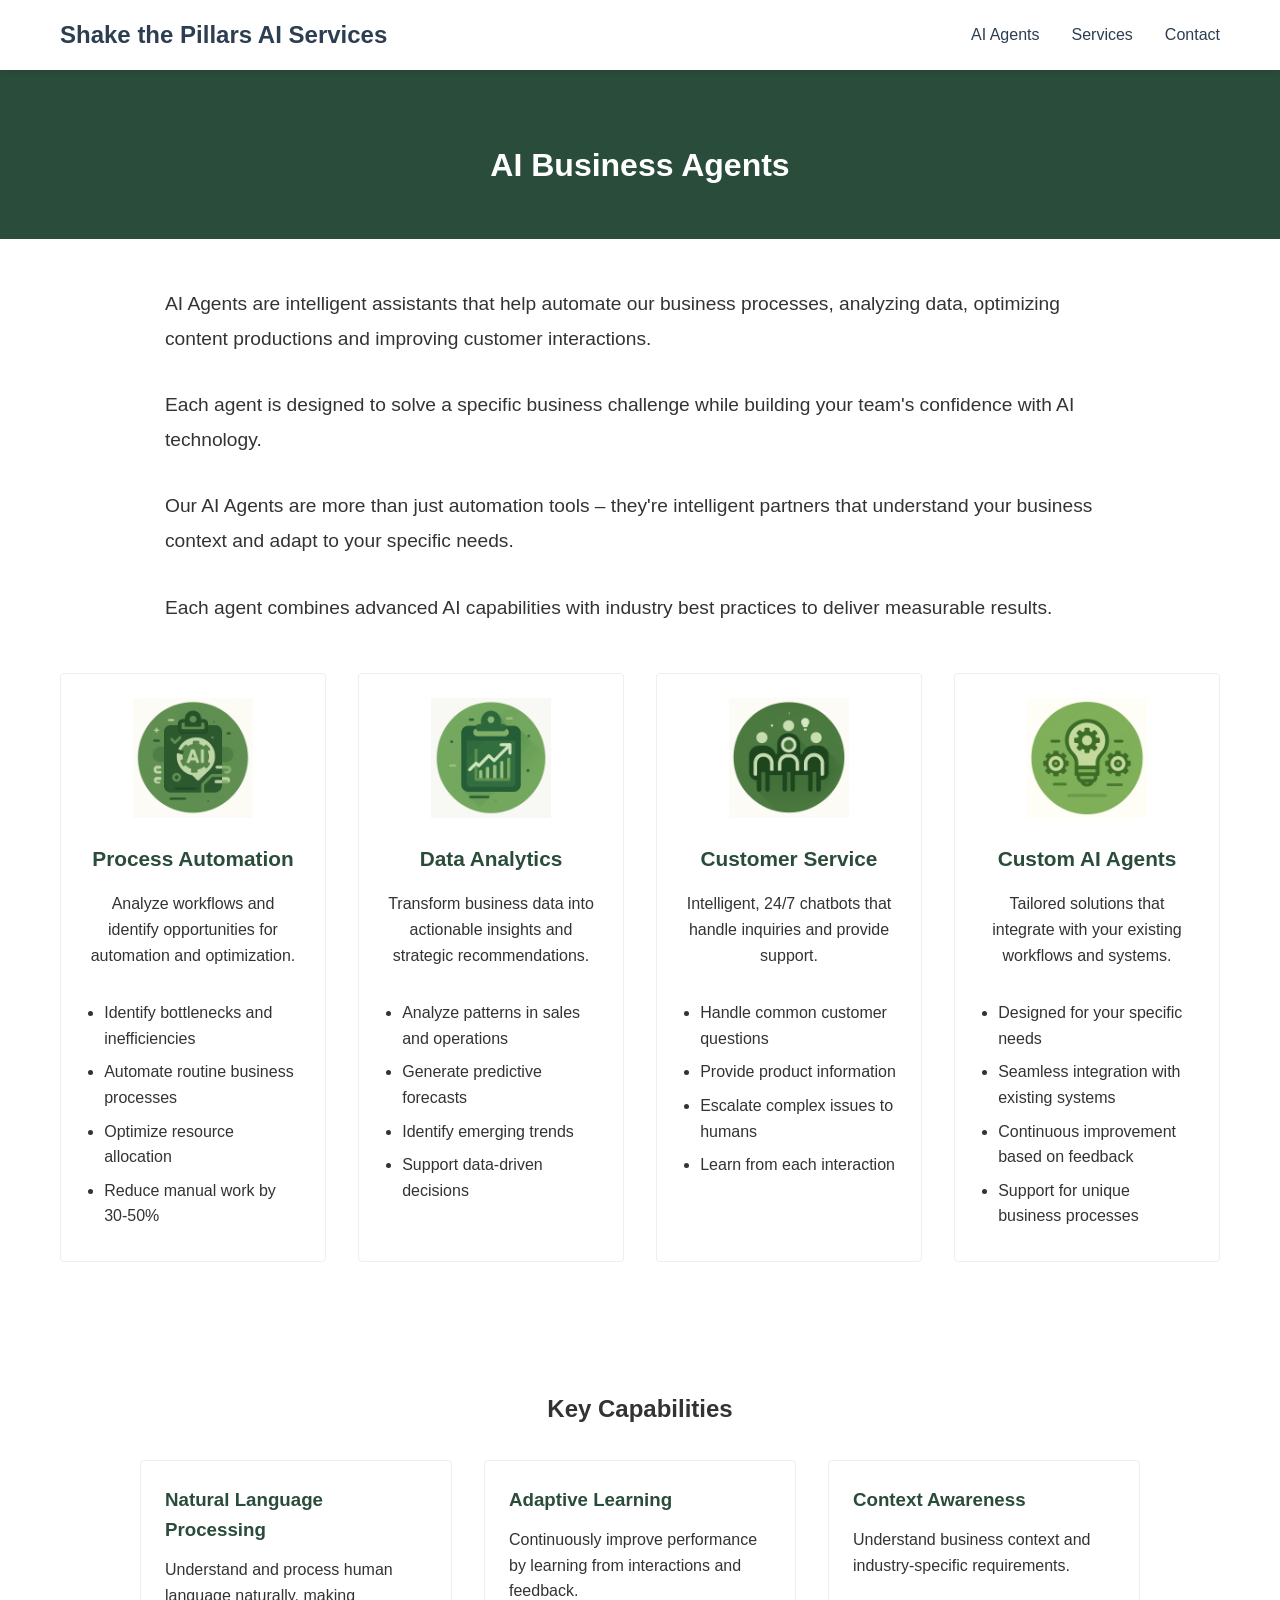
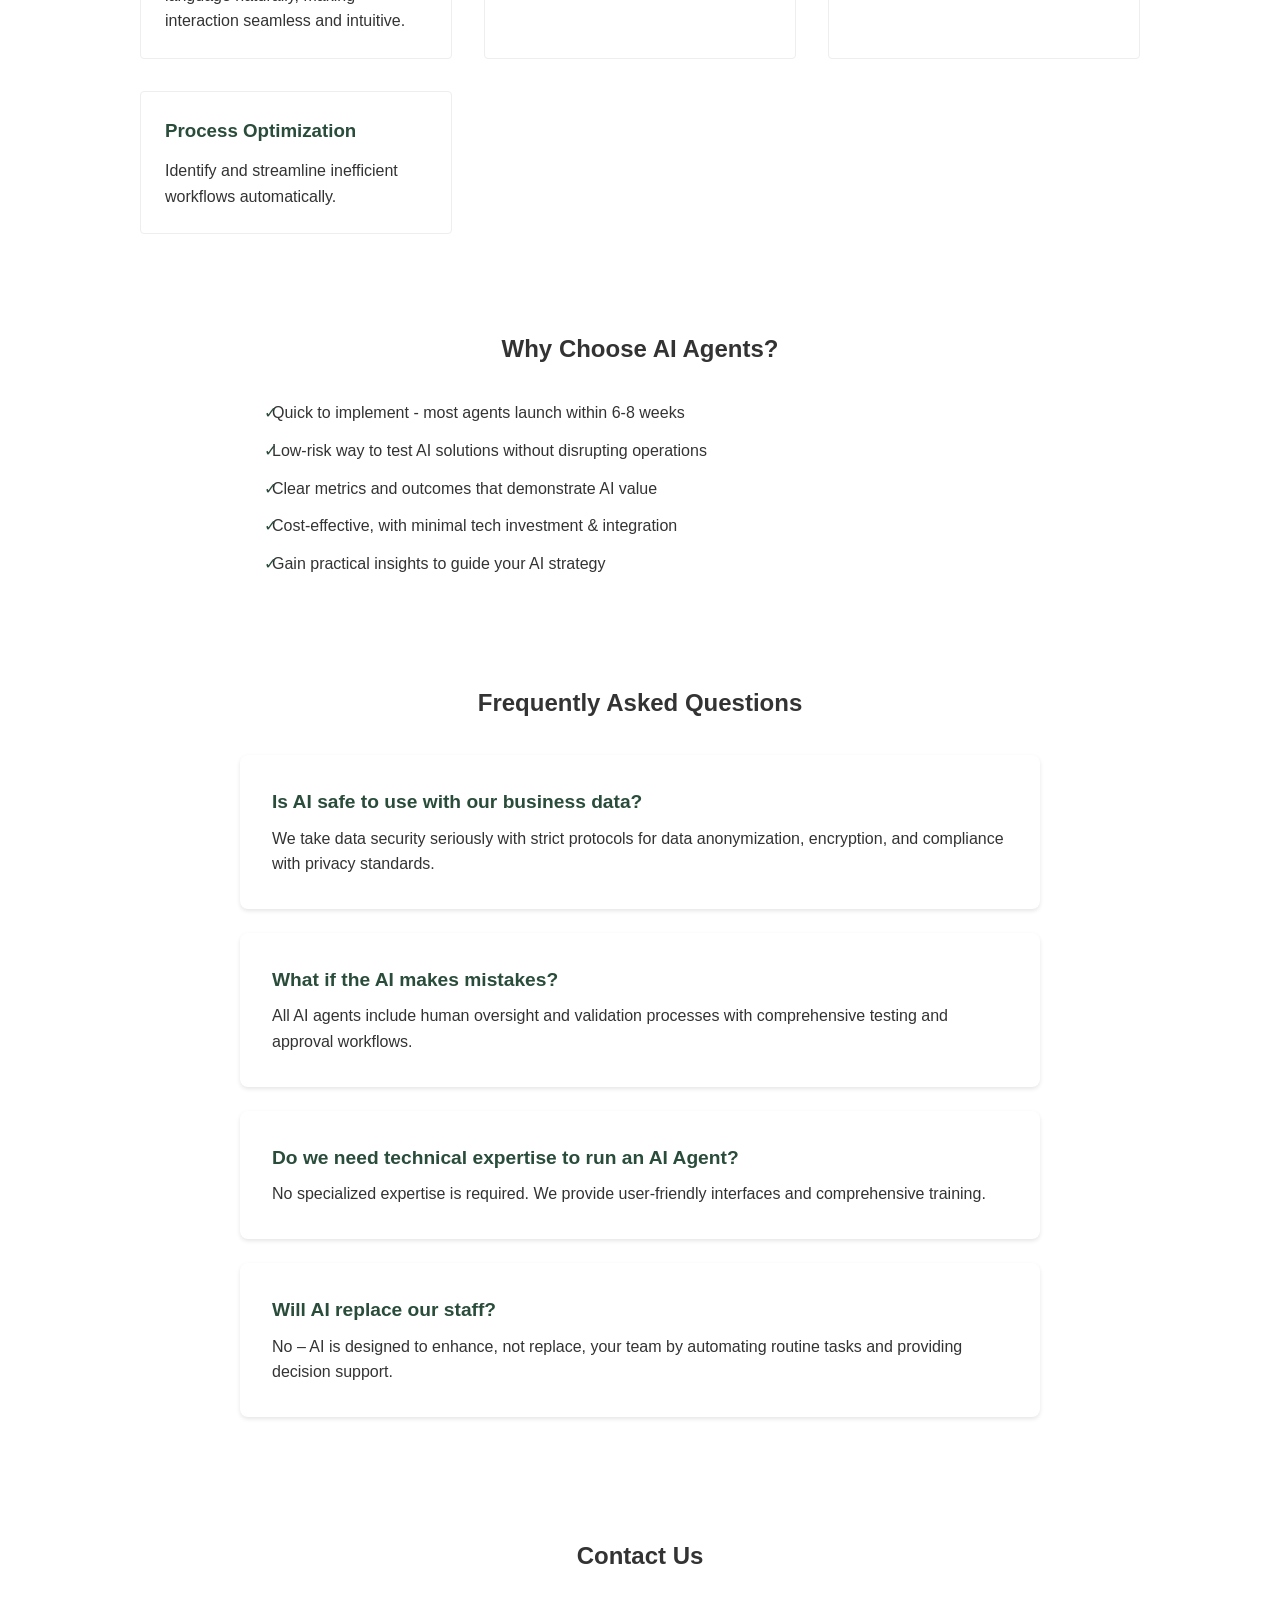
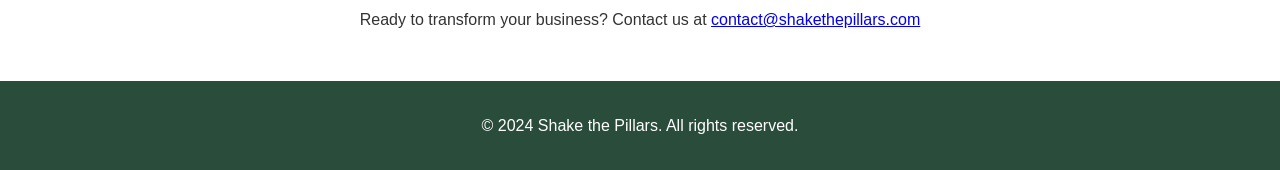
==== ai-agents.html @ 48c88eb6 "Initial commit" ====
<!DOCTYPE html>
<html lang="en">
<head>
    <meta charset="UTF-8">
    <meta name="viewport" content="width=device-width, initial-scale=1.0">
    <title>AI Business Agents | Shake the Pillars</title>
    <link rel="stylesheet" href="/static/css/style.css">
    <style>
        header {
            background-color: #fff;
            box-shadow: 0 2px 5px rgba(0,0,0,0.1);
            position: fixed;
            top: 0;
            left: 0;
            right: 0;
            z-index: 1000;
        }
        
        main {
            padding-top: 60px;
        }
        
        .page-header {
            background-color: #2A4C3B;
            color: white;
            padding: 5rem 0 3rem;
            text-align: center;
            margin-top: 0;
        }
        
        .section {
            padding: 3rem 0;
        }
        
        .section-title {
            margin-bottom: 2rem;
            text-align: center;
        }
        
        .agent-grid {
            display: grid;
            grid-template-columns: repeat(auto-fit, minmax(250px, 1fr));
            gap: 2rem;
            margin-bottom: 2rem;
            margin-top: 3rem;
        }
        
        .agent-card {
            border: 1px solid #eee;
            padding: 1.5rem;
            border-radius: 4px;
            display: flex;
            flex-direction: column;
            align-items: center;
        }
        
        .agent-content {
            width: 100%;
            text-align: center;
        }
        
        .agent-card h3 {
            margin-top: 0;
            margin-bottom: 1rem;
            color: #2A4C3B;
            font-size: 1.3rem;
            text-align: center;
        }
        
        .agent-card p {
            text-align: center;
            margin-bottom: 1rem;
        }
        
        .agent-card ul {
            padding-left: 1.2rem;
            margin-top: 1rem;
            display: inline-block;
            text-align: left;
        }
        
        .agent-card li {
            margin-bottom: 0.5rem;
        }
        
        .agent-icon {
            width: 120px;
            height: 120px;
            margin: 0 auto 1.5rem;
            display: flex;
            justify-content: center;
            align-items: center;
        }
        
        .agent-icon img {
            width: 100%;
            height: auto;
        }
        
        .capabilities-grid {
            display: grid;
            grid-template-columns: repeat(auto-fit, minmax(250px, 1fr));
            gap: 2rem;
            margin: 0 auto;
            max-width: 1000px;
        }
        
        .capability-item {
            padding: 1.5rem;
            border: 1px solid #eee;
            border-radius: 4px;
        }
        
        .capability-item h3 {
            color: #2A4C3B;
            margin-top: 0;
            margin-bottom: 0.75rem;
        }
        
        .process-list {
            max-width: 800px;
            margin: 0 auto;
            padding-left: 2rem;
        }
        
        .process-list li {
            margin-bottom: 1rem;
            padding-left: 0.5rem;
        }
        
        .process-list strong {
            color: #2A4C3B;
        }
        
        .faq-list {
            max-width: 800px;
            margin: 0 auto;
        }
        
        .faq-item {
            margin-bottom: 1.5rem;
        }
        
        .faq-item h3 {
            color: #2A4C3B;
            margin-bottom: 0.5rem;
        }
        
        @media (max-width: 768px) {
            .agent-grid, 
            .capabilities-grid {
                grid-template-columns: 1fr;
            }
        }
        
        .benefits-list {
            max-width: 800px;
            margin: 0 auto;
            padding-left: 1.5rem;
            list-style-position: outside;
        }
        
        .benefits-list li {
            margin-bottom: 0.75rem;
            padding-left: 0.5rem;
        }
        
        .intro-text {
            font-size: 1.2rem;
            line-height: 1.8;
            margin-bottom: 2rem;
            max-width: 950px;
            margin-left: auto;
            margin-right: auto;
        }
    </style>
</head>
<body>
    <header>
        <nav>
            <div class="container">
                <a href="/" class="logo">Shake the Pillars AI Services</a>
                <ul class="nav-links">
                    <li><a href="/ai-agents.html">AI Agents</a></li>
                    <li><a href="/services.html">Services</a></li>
                    <li><a href="/contact.html">Contact</a></li>
                </ul>
            </div>
        </nav>
    </header>

    <main>
        <div class="page-header">
            <div class="container">
                <h1>AI Business Agents</h1>
            </div>
        </div>

        <section class="section">
            <div class="container">
                <p class="intro-text">AI Agents are intelligent assistants that help automate our business processes, analyzing data, optimizing content productions and improving customer interactions.</p>
                <p class="intro-text">Each agent is designed to solve a specific business challenge while building your team's confidence with AI technology.</p>
                
                <p class="intro-text">Our AI Agents are more than just automation tools – they're intelligent partners that understand your business context and adapt to your specific needs.</p>
                <p class="intro-text">Each agent combines advanced AI capabilities with industry best practices to deliver measurable results.</p>
                
                <div class="agent-grid">
                    <div class="agent-card">
                        <div class="agent-icon">
                            <img src="/static/img/process_icon.png" alt="Process Automation">
                        </div>
                        <div class="agent-content">
                            <h3>Process Automation</h3>
                            <p>Analyze workflows and identify opportunities for automation and optimization.</p>
                            <ul>
                                <li>Identify bottlenecks and inefficiencies</li>
                                <li>Automate routine business processes</li>
                                <li>Optimize resource allocation</li>
                                <li>Reduce manual work by 30-50%</li>
                            </ul>
                        </div>
                    </div>
                    
                    <div class="agent-card">
                        <div class="agent-icon">
                            <img src="/static/img/analytics_icon.png" alt="Data Analytics">
                        </div>
                        <div class="agent-content">
                            <h3>Data Analytics</h3>
                            <p>Transform business data into actionable insights and strategic recommendations.</p>
                            <ul>
                                <li>Analyze patterns in sales and operations</li>
                                <li>Generate predictive forecasts</li>
                                <li>Identify emerging trends</li>
                                <li>Support data-driven decisions</li>
                            </ul>
                        </div>
                    </div>
                    
                    <div class="agent-card">
                        <div class="agent-icon">
                            <img src="/static/img/customers_icon.png" alt="Customer Service">
                        </div>
                        <div class="agent-content">
                            <h3>Customer Service</h3>
                            <p>Intelligent, 24/7 chatbots that handle inquiries and provide support.</p>
                            <ul>
                                <li>Handle common customer questions</li>
                                <li>Provide product information</li>
                                <li>Escalate complex issues to humans</li>
                                <li>Learn from each interaction</li>
                            </ul>
                        </div>
                    </div>
                    
                    <div class="agent-card">
                        <div class="agent-icon">
                            <img src="/static/img/ideas_icon.png" alt="Custom Solutions">
                        </div>
                        <div class="agent-content">
                            <h3>Custom AI Agents</h3>
                            <p>Tailored solutions that integrate with your existing workflows and systems.</p>
                            <ul>
                                <li>Designed for your specific needs</li>
                                <li>Seamless integration with existing systems</li>
                                <li>Continuous improvement based on feedback</li>
                                <li>Support for unique business processes</li>
                            </ul>
                        </div>
                    </div>
                </div>
            </div>
        </section>

        <section class="section">
            <div class="container">
                <h2 class="section-title">Key Capabilities</h2>
                <div class="capabilities-grid">
                    <div class="capability-item">
                        <h3>Natural Language Processing</h3>
                        <p>Understand and process human language naturally, making interaction seamless and intuitive.</p>
                    </div>
                    <div class="capability-item">
                        <h3>Adaptive Learning</h3>
                        <p>Continuously improve performance by learning from interactions and feedback.</p>
                    </div>
                    <div class="capability-item">
                        <h3>Context Awareness</h3>
                        <p>Understand business context and industry-specific requirements.</p>
                    </div>
                    <div class="capability-item">
                        <h3>Process Optimization</h3>
                        <p>Identify and streamline inefficient workflows automatically.</p>
                    </div>
                </div>
            </div>
        </section>


        <section class="section">
            <div class="container">
                <h2 class="section-title">Why Choose AI Agents?</h2>
                <ul class="benefits-list">
                    <li>Quick to implement - most agents launch within 6-8 weeks</li>
                    <li>Low-risk way to test AI solutions without disrupting operations</li>
                    <li>Clear metrics and outcomes that demonstrate AI value</li>
                    <li>Cost-effective, with minimal tech investment & integration</li>
                    <li>Gain practical insights to guide your AI strategy</li>
                </ul>
            </div>
        </section>

        <section class="section">
            <div class="container">
                <h2 class="section-title">Frequently Asked Questions</h2>
                <div class="faq-list">
                    <div class="faq-item">
                        <h3>Is AI safe to use with our business data?</h3>
                        <p>We take data security seriously with strict protocols for data anonymization, encryption, and compliance with privacy standards.</p>
                    </div>
                    
                    <div class="faq-item">
                        <h3>What if the AI makes mistakes?</h3>
                        <p>All AI agents include human oversight and validation processes with comprehensive testing and approval workflows.</p>
                    </div>
                    
                    <div class="faq-item">
                        <h3>Do we need technical expertise to run an AI Agent?</h3>
                        <p>No specialized expertise is required. We provide user-friendly interfaces and comprehensive training.</p>
                    </div>
                    
                    <div class="faq-item">
                        <h3>Will AI replace our staff?</h3>
                        <p>No – AI is designed to enhance, not replace, your team by automating routine tasks and providing decision support.</p>
                    </div>
                </div>
            </div>
        </section>

        <section class="section">
            <div class="container">
                <h2 class="section-title">Contact Us</h2>
                <p style="text-align: center">Ready to transform your business? Contact us at <a href="mailto:contact@shakethepillars.com">contact@shakethepillars.com</a></p>
            </div>
        </section>
    </main>

    <footer>
        <div class="container">
            <p>&copy; 2024 Shake the Pillars. All rights reserved.</p>
        </div>
    </footer>
</body>
</html>
---- static/css/style.css ----
:root {
    --primary-color: #2c3e50;
    --secondary-color: #2A4C3B;
    --accent-color: #e74c3c;
    --text-color: #333;
    --light-bg: #f8f9fa;
    --white: #ffffff;
    --forest-green: #2A4C3B;
    --light-green: rgba(42, 76, 59, 0.1);
}

* {
    margin: 0;
    padding: 0;
    box-sizing: border-box;
}

body {
    font-family: 'Segoe UI', Tahoma, Geneva, Verdana, sans-serif;
    line-height: 1.6;
    color: var(--text-color);
    background-color: #ffffff;
}

.container {
    max-width: 1200px;
    margin: 0 auto;
    padding: 0 20px;
}

/* Header Styles */
header {
    background-color: var(--white);
    box-shadow: 0 2px 5px rgba(0,0,0,0.1);
    position: fixed;
    width: 100%;
    top: 0;
    z-index: 1000;
}

nav {
    padding: 1rem 0;
}

nav .container {
    display: flex;
    justify-content: space-between;
    align-items: center;
}

.logo {
    font-size: 1.5rem;
    font-weight: bold;
    color: var(--primary-color);
    text-decoration: none;
}

.nav-links {
    display: flex;
    list-style: none;
    gap: 2rem;
}

.nav-links a {
    color: var(--primary-color);
    text-decoration: none;
    font-weight: 500;
    transition: color 0.3s ease;
}

.nav-links a:hover {
    color: var(--forest-green);
}

/* Hero Section */
.hero {
    padding: 8rem 0 4rem;
    background-color: var(--forest-green);
    color: var(--white);
    position: relative;
    overflow: hidden;
}

.hero.simple {
    padding: 6rem 0 3rem;
    text-align: center;
}

.hero.simple h1 {
    font-size: 2.8rem;
    margin: 0;
    color: var(--white);
}

.hero .container {
    display: flex;
    align-items: center;
    gap: 2rem;
    position: relative;
    z-index: 2;
}

.hero-content {
    flex: 1;
    padding-right: 2rem;
}

.hero-image {
    flex: 1;
    display: flex;
    justify-content: center;
    align-items: center;
    max-width: 500px;
}

.hero-image img {
    max-width: 100%;
    height: auto;
    width: 400px;
    filter: drop-shadow(0 0 20px rgba(0, 255, 200, 0.2));
    animation: glow 3s ease-in-out infinite alternate;
}

@keyframes glow {
    from {
        filter: drop-shadow(0 0 20px rgba(0, 255, 200, 0.1));
    }
    to {
        filter: drop-shadow(0 0 30px rgba(0, 255, 200, 0.3));
    }
}

.hero h1 {
    font-size: 2.5rem;
    margin-bottom: 1.5rem;
    color: var(--white);
}

.hero p {
    font-size: 1.2rem;
    margin-bottom: 1.5rem;
    color: var(--white);
    opacity: 0.9;
}

.hero .cta-button {
    display: inline-block;
    padding: 1rem 2rem;
    background-color: var(--white);
    color: var(--forest-green);
    text-decoration: none;
    border-radius: 5px;
    font-weight: bold;
    transition: all 0.3s ease;
    border: 2px solid var(--white);
}

.hero .cta-button:hover {
    background-color: transparent;
    color: var(--white);
}

/* Services Section */
#services {
    padding: 4rem 0;
}

.services-grid {
    display: grid;
    grid-template-columns: repeat(auto-fit, minmax(250px, 1fr));
    gap: 2rem;
    margin-top: 2rem;
}

.service-card {
    text-align: center;
    padding: 1.5rem 1rem;
    background-color: var(--white);
    border-radius: 8px;
    box-shadow: 0 2px 5px rgba(0,0,0,0.1);
    transition: transform 0.3s ease;
    display: flex;
    flex-direction: column;
    align-items: center;
}

.service-card:hover {
    transform: translateY(-5px);
    border-bottom: 3px solid var(--forest-green);
}

.service-icon {
    position: relative;
    width: 120px;
    height: 120px;
    margin: 0 auto 1rem;
}

.service-icon.small {
    width: 48px;
    height: 48px;
    margin: 0;
}

.service-icon img {
    position: absolute;
    top: 0;
    left: 0;
    width: 100%;
    height: 100%;
    object-fit: contain;
}

.service-card h5 {
    color: var(--forest-green);
    margin: 1rem 0;
    font-size: 1.1rem;
}

.service-card p {
    margin: 0;
    font-size: 0.95rem;
}

/* About Section */
#about {
    padding: 4rem 0;
    background-color: var(--light-green);
}

.about-content {
    display: flex;
    align-items: center;
    gap: 2rem;
    margin-top: 2rem;
}

.profile-image {
    flex: 1;
    display: flex;
    justify-content: center;
    align-items: center;
}

.profile-image img {
    width: 280px;
    height: 280px;
    border-radius: 50%;
    object-fit: cover;
    border: 4px solid var(--white);
    box-shadow: 0 4px 12px rgba(0,0,0,0.1);
    transition: transform 0.3s ease, box-shadow 0.3s ease;
}

.profile-image img:hover {
    transform: scale(1.02);
    box-shadow: 0 6px 16px rgba(0,0,0,0.15);
}

.profile-info {
    flex: 2;
}

.profile-info h2 {
    color: var(--primary-color);
    margin-bottom: 1rem;
}

.role {
    color: var(--forest-green);
    font-weight: 500;
    margin-bottom: 1.5rem;
}

/* Contact Section */
#contact {
    padding: 4rem 0;
    text-align: center;
}

.contact-email {
    font-size: 1.2rem;
    margin-top: 1rem;
}

.contact-email a {
    color: var(--forest-green);
    text-decoration: none;
    border-bottom: 1px solid transparent;
    transition: border-color 0.3s ease;
}

.contact-email a:hover {
    border-color: var(--forest-green);
}

/* Footer */
footer {
    background-color: var(--forest-green);
    color: var(--white);
    padding: 2rem 0;
    text-align: center;
}

/* Utility Classes */
.white-bg {
    background-color: #ffffff !important;
}

/* AI Agents Section */
#ai-agents {
    padding: 4rem 0;
}

.pilot-header {
    text-align: center;
    margin-bottom: 3rem;
}

.section-subtitle {
    color: var(--forest-green);
    font-size: 1.2rem;
    margin-top: 0.5rem;
}

.agent-content-wrapper {
    display: flex;
    gap: 3rem;
    align-items: flex-start;
    background-color: #ffffff;
}

.agent-main-content {
    flex: 2;
    background-color: #ffffff;
}

.agent-intro {
    font-size: 1.2rem;
    color: var(--primary-color);
    margin-bottom: 1.5rem;
}

.agent-description {
    margin-bottom: 2rem;
}

.agent-options {
    display: grid;
    grid-template-columns: repeat(auto-fit, minmax(200px, 1fr));
    gap: 1.5rem;
    margin-top: 2rem;
}

.agent-option {
    text-align: center;
    padding: 1.5rem 1rem;
    background-color: var(--white);
    border-radius: 8px;
    box-shadow: 0 2px 5px rgba(0,0,0,0.1);
    transition: transform 0.3s ease;
    display: flex;
    flex-direction: column;
    align-items: center;
    justify-content: center;
}

.agent-option:hover {
    transform: translateY(-5px);
    border-bottom: 3px solid var(--forest-green);
}

.agent-icon {
    position: relative;
    width: 120px;
    height: 120px;
    margin: 0 auto 1rem;
}

.agent-icon img {
    position: absolute;
    top: 0;
    left: 0;
    width: 120px;
    height: 120px;
    object-fit: contain;
}

.agent-option h4 {
    color: var(--forest-green);
    margin: 1rem 0 0 0;
    font-size: 1.1rem;
    width: 100%;
}

.agent-benefits-wrapper {
    flex: 1;
}

.benefits-box {
    padding: 2rem;
    border-radius: 8px;
    box-shadow: 0 2px 5px rgba(0,0,0,0.1);
    background-color: #ffffff;
}

.benefits-title {
    color: var(--primary-color);
    margin-bottom: 1.5rem;
}

.benefits-list {
    list-style: none;
    padding: 0;
}

.benefits-list li {
    margin-bottom: 1rem;
    padding-left: 1.5rem;
    position: relative;
}

.benefits-list li:before {
    content: "✓";
    color: var(--forest-green);
    position: absolute;
    left: 0;
}

.benefits-cta {
    margin-top: 2rem;
    padding-top: 2rem;
    border-top: 1px solid rgba(0,0,0,0.1);
    text-align: center;
}

.benefits-cta-title {
    margin-bottom: 1rem;
}

/* Responsive Design for AI Agents Section */
@media (max-width: 768px) {
    .agent-content-wrapper {
        flex-direction: column;
    }

    .agent-options {
        grid-template-columns: 1fr;
    }

    .benefits-box {
        margin-top: 2rem;
    }
}

/* Responsive adjustments for hero section */
@media (max-width: 768px) {
    .hero .container {
        flex-direction: column-reverse;
        text-align: center;
    }

    .hero-content {
        padding-right: 0;
    }

    .hero-image {
        margin-bottom: 2rem;
        max-width: 100%;
    }

    .hero-image img {
        width: 300px;
    }

    .about-content {
        flex-direction: column;
    }

    .nav-links {
        display: none;
    }
}

/* FAQ Section Styles */
.section-header {
    text-align: center;
    margin-bottom: 3rem;
}

.section-subtitle {
    color: var(--forest-green);
    font-size: 1.1rem;
    margin-top: 0.5rem;
}

.faq-grid {
    display: grid;
    gap: 2rem;
    max-width: 900px;
    margin: 0 auto;
}

.faq-item {
    background: var(--white);
    border-radius: 8px;
    padding: 2rem;
    box-shadow: 0 2px 4px rgba(0, 0, 0, 0.1);
}

.faq-item h3 {
    color: var(--forest-green);
    margin-bottom: 1rem;
    font-size: 1.2rem;
}

.faq-answer {
    color: var(--text-color);
}

.faq-answer p {
    margin-bottom: 1rem;
}

.faq-answer ul {
    list-style-type: none;
    padding-left: 0;
}

.faq-answer li {
    position: relative;
    padding-left: 1.5rem;
    margin-bottom: 0.5rem;
    line-height: 1.5;
}

.faq-answer li:before {
    content: "✓";
    color: var(--forest-green);
    position: absolute;
    left: 0;
    font-weight: bold;
}

@media (max-width: 768px) {
    .faq-grid {
        gap: 1.5rem;
    }
    
    .faq-item {
        padding: 1.5rem;
    }
}

/* AI Agent Feature Styles */
.agent-feature {
    display: flex;
    gap: 3rem;
    margin-top: 3rem;
    border-radius: 12px;
    padding: 2.5rem;
}

.agent-feature-icon {
    flex-shrink: 0;
    width: 48px;
    height: 48px;
    display: flex;
    align-items: center;
    justify-content: center;
    border-radius: 50%;
    overflow: hidden;
}

.agent-feature-icon .icon-wrapper {
    width: 100%;
    height: 100%;
    display: flex;
    align-items: center;
    justify-content: center;
    padding: 8px;
}

.agent-feature-icon img {
    width: 100%;
    height: 100%;
    object-fit: contain;
}

.agent-feature-content {
    flex: 1;
}

.agent-feature-content h3 {
    color: var(--forest-green);
    font-size: 1.8rem;
    margin-bottom: 1.5rem;
}

.agent-feature-content p {
    font-size: 1.1rem;
    line-height: 1.6;
    margin-bottom: 2rem;
    color: var(--text-color);
}

.agent-capabilities,
.agent-applications,
.implementation-process {
    margin-bottom: 2rem;
}

.agent-feature-content h4 {
    color: var(--forest-green);
    font-size: 1.2rem;
    margin-bottom: 1rem;
    border-bottom: 2px solid var(--light-green);
    padding-bottom: 0.5rem;
}

.agent-feature-content ul,
.agent-feature-content ol {
    padding-left: 1.5rem;
}

.agent-feature-content li {
    margin-bottom: 1rem;
    line-height: 1.5;
}

.agent-feature-content strong {
    color: var(--forest-green);
}

.implementation-process ol {
    counter-reset: implementation-steps;
}

.implementation-process li {
    counter-increment: implementation-steps;
    position: relative;
}

.implementation-process li::before {
    content: counter(implementation-steps);
    color: var(--white);
    background: var(--forest-green);
    width: 24px;
    height: 24px;
    border-radius: 50%;
    display: inline-flex;
    align-items: center;
    justify-content: center;
    font-size: 0.9rem;
    font-weight: bold;
    position: absolute;
    left: -2rem;
    top: 0;
}

@media (max-width: 968px) {
    .agent-feature {
        flex-direction: column;
        padding: 2rem;
        gap: 2rem;
    }

    .agent-feature-icon {
        width: 40px;
        height: 40px;
    }

    .agent-feature-icon .icon-wrapper {
        padding: 6px;
    }

    .agent-feature-content h3 {
        text-align: center;
        font-size: 1.6rem;
    }
}

@media (max-width: 768px) {
    .agent-feature {
        padding: 1.5rem;
    }

    .agent-feature-content h3 {
        font-size: 1.4rem;
    }

    .agent-feature-content p {
        font-size: 1rem;
    }
}
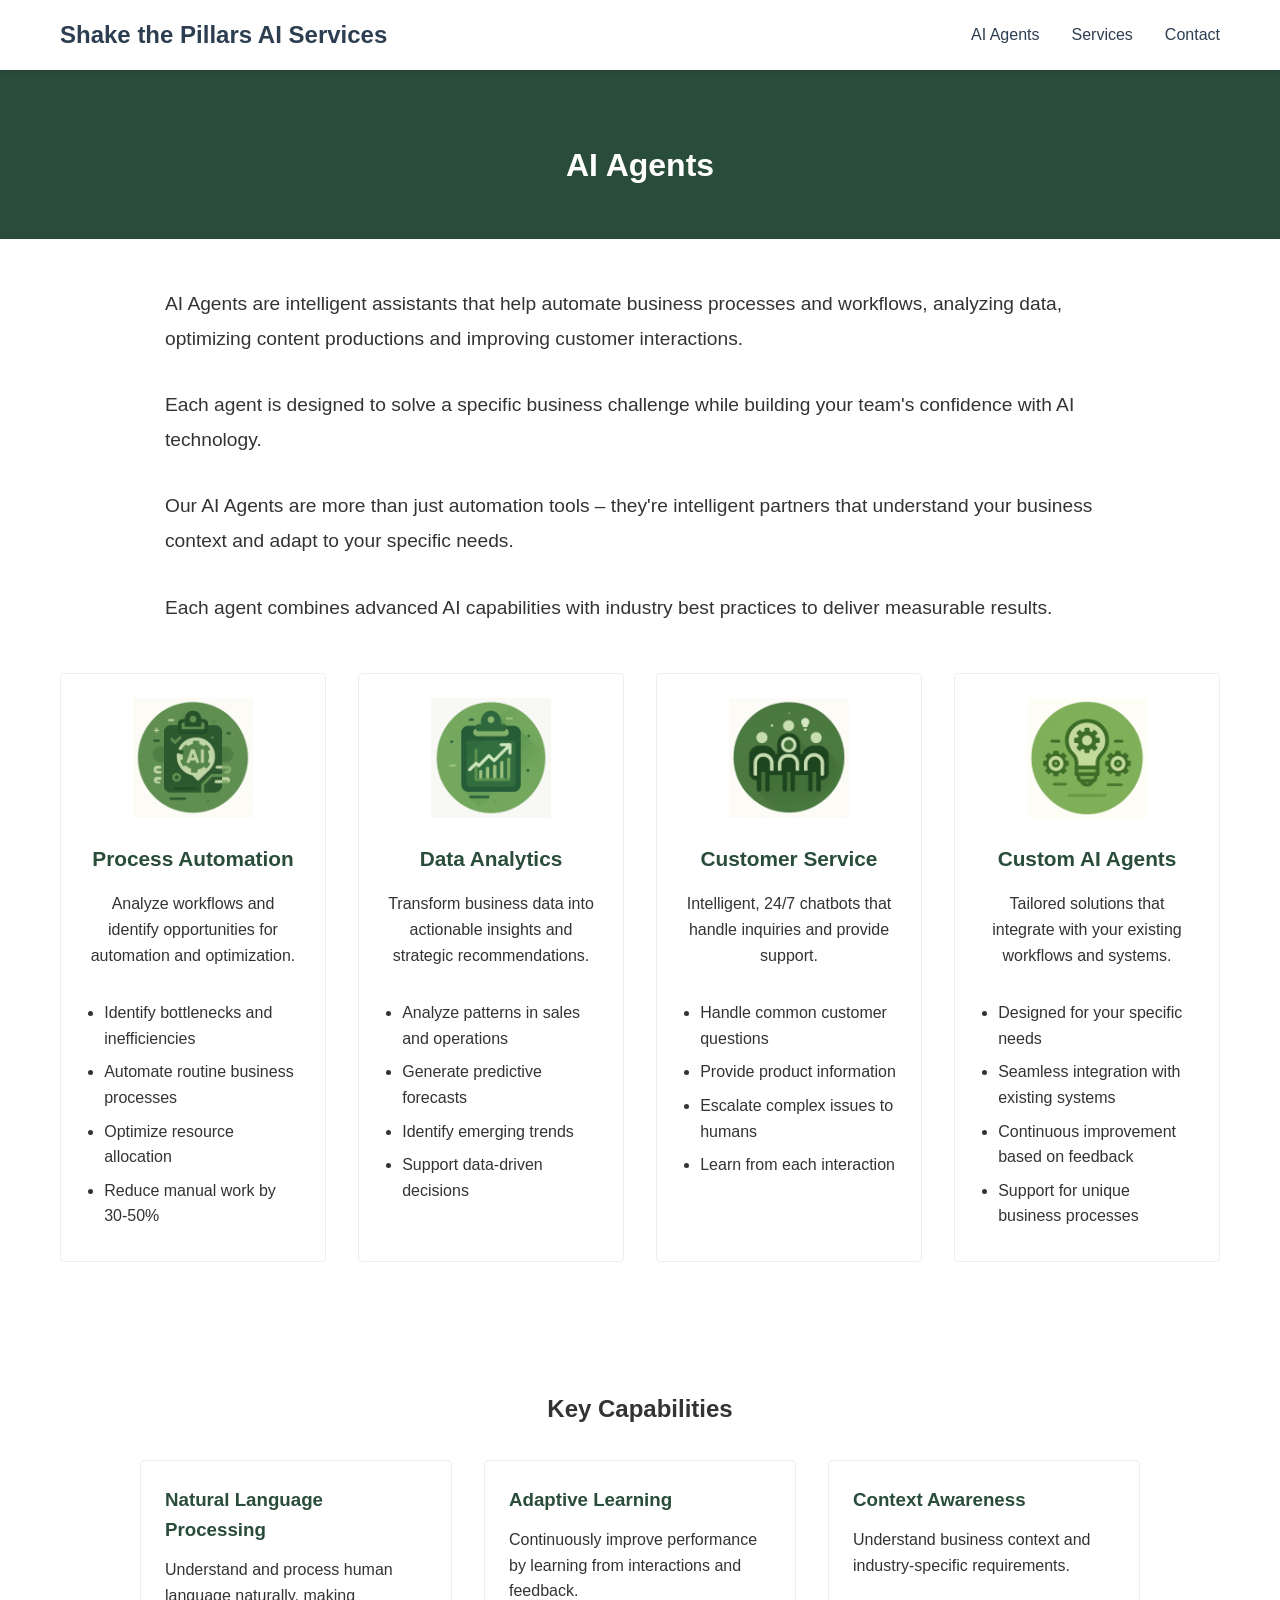
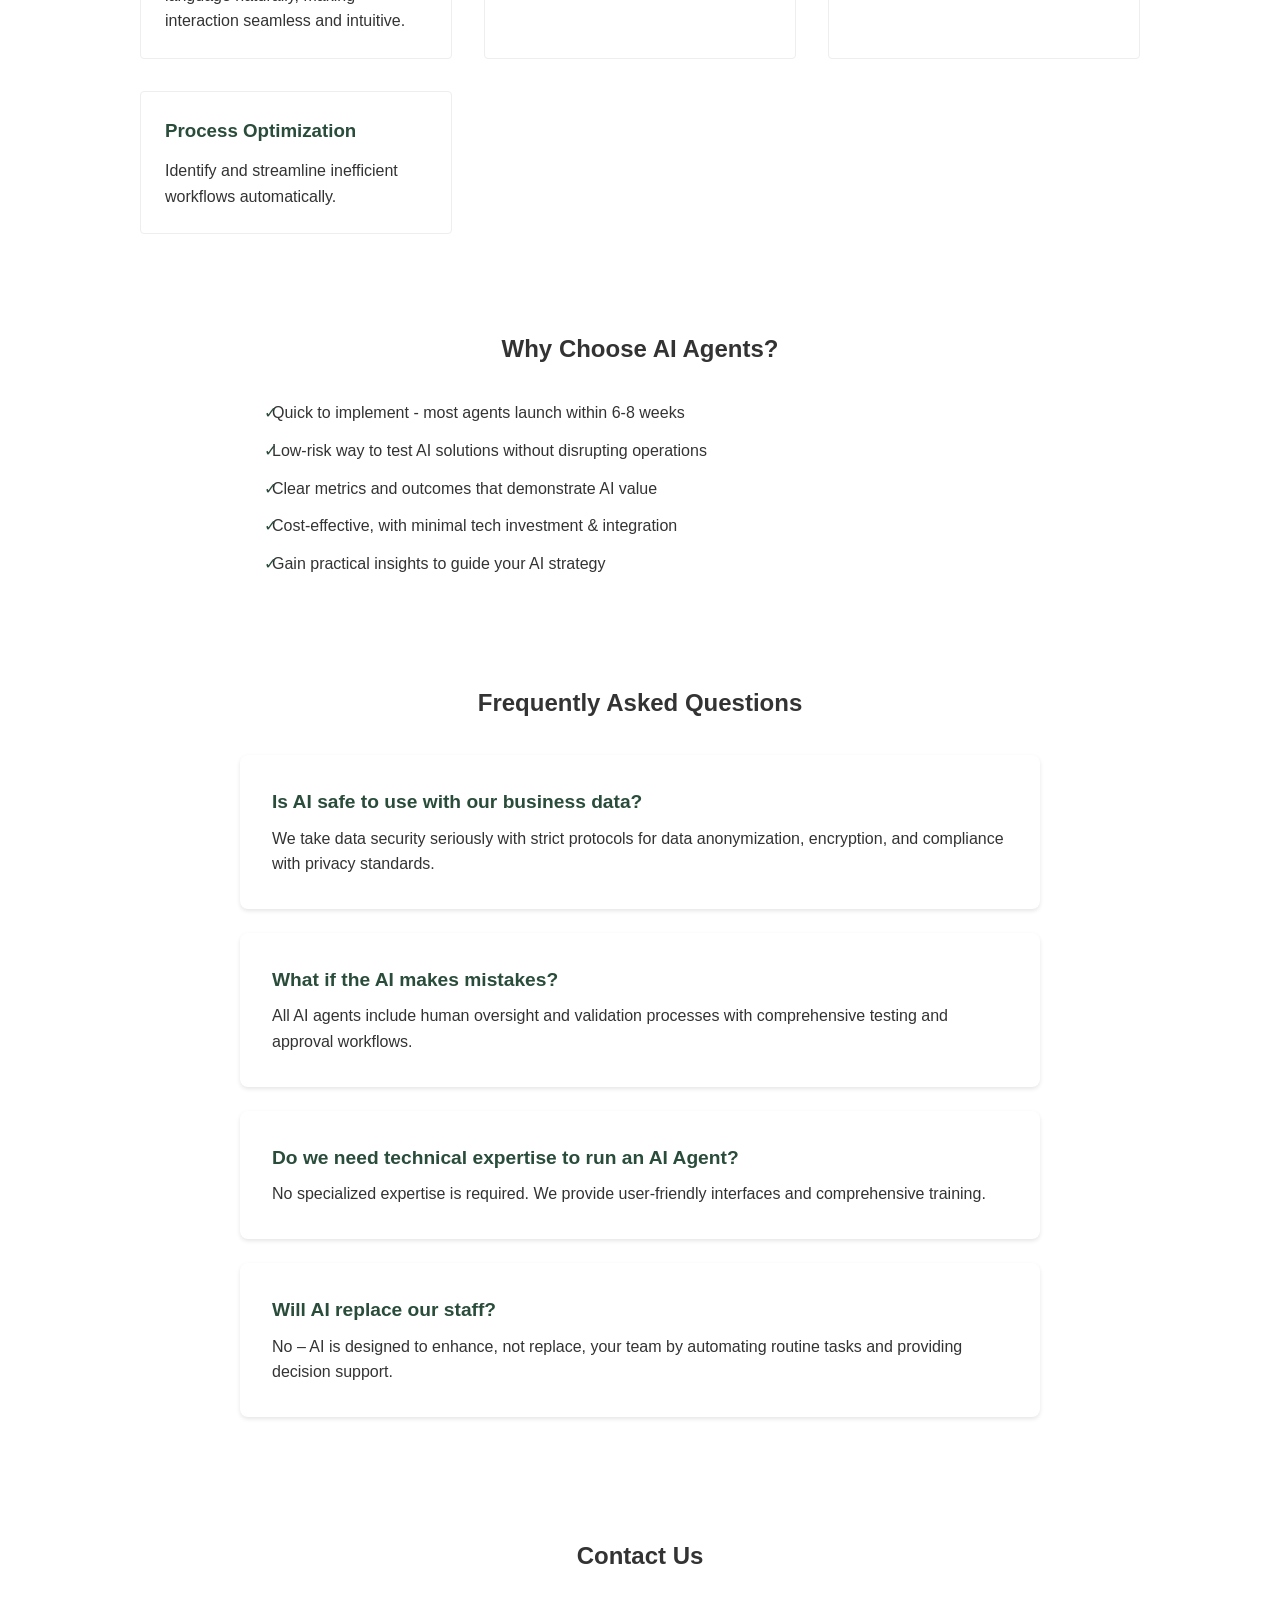
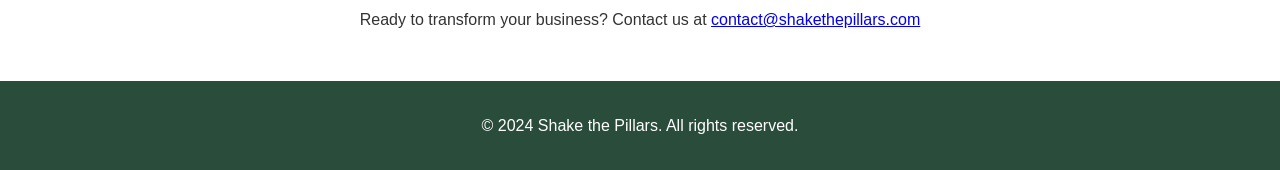
==== commit 8d0e5585: "Update ai-agents.html" ====
--- a/ai-agents.html
+++ b/ai-agents.html
@@ -192,13 +192,13 @@
     <main>
         <div class="page-header">
             <div class="container">
-                <h1>AI Business Agents</h1>
+                <h1>AI Agents</h1>
             </div>
         </div>
 
         <section class="section">
             <div class="container">
-                <p class="intro-text">AI Agents are intelligent assistants that help automate our business processes, analyzing data, optimizing content productions and improving customer interactions.</p>
+                <p class="intro-text">AI Agents are intelligent assistants that help automate business processes and workflows, analyzing data, optimizing content productions and improving customer interactions.</p>
                 <p class="intro-text">Each agent is designed to solve a specific business challenge while building your team's confidence with AI technology.</p>
                 
                 <p class="intro-text">Our AI Agents are more than just automation tools – they're intelligent partners that understand your business context and adapt to your specific needs.</p>
